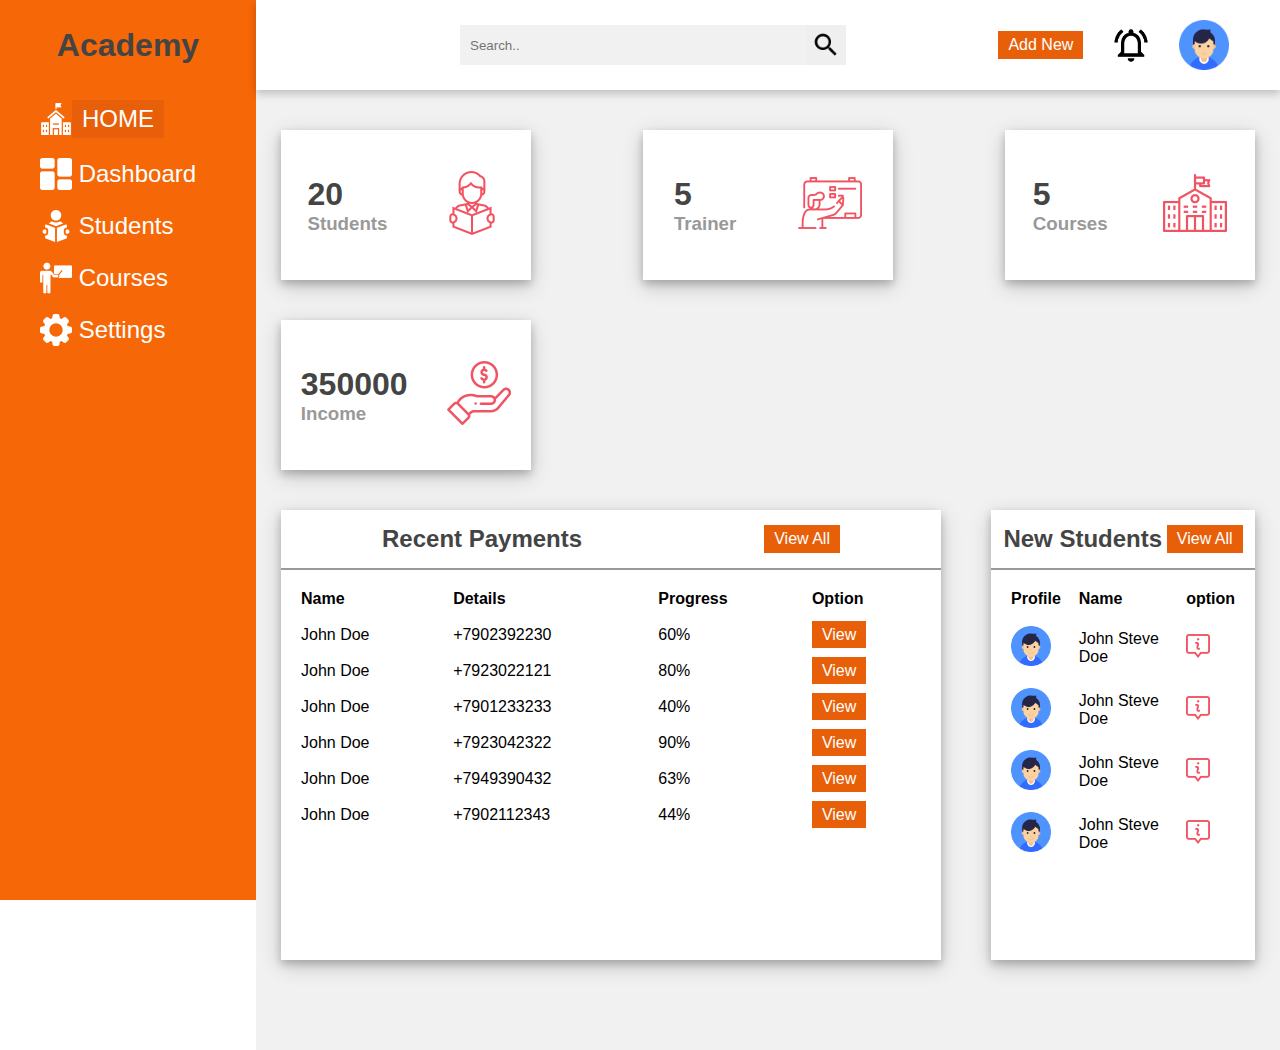
==== admin_dashbord.html @ 6938fa87 "v.3 front end,dashboards and ( some back )" ====
<!DOCTYPE html>
<html lang="en">

<head>
    <meta charset="UTF-8">
    <meta http-equiv="X-UA-Compatible" content="IE=edge">
    <meta name="viewport" content="width=device-width, initial-scale=1.0">
    <link rel="stylesheet" href="dashbord/Admin/styles.css">
    <title>Admin Panel</title>
</head>

<body>
    <div class="side-menu">
        <div class="brand-name">
            <h1>Academy</h1>
        </div>
        <ul>
            <li><img src="dashbord/Admin/school.png" alt=""><a href="index.php" class="btn">HOME</a> </li>
            <li><img src="dashbord/Admin/dashboard (2).png" alt="">&nbsp; <span>Dashboard</span> </li>
            <li><img src="dashbord/Admin/reading-book (1).png" alt="">&nbsp;<span>Students</span> </li>
            <li><img src="dashbord/Admin/teacher2.png" alt="">&nbsp;<span>Courses</span> </li>
            <li><img src="dashbord/Admin/settings.png" alt="">&nbsp;<span>Settings</span> </li>

        </ul>
    </div>
    <div class="container">
        <div class="header">
            <div class="nav">
                <div class="search">
                    <input type="text" placeholder="Search..">
                    <button type="submit"><img src="dashbord/Admin/search.png" alt=""></button>
                </div>
                <div class="user">
                    <a href="#" class="btn">Add New</a>
                    <img src="dashbord/Admin/notifications.png" alt="">
                    <div class="img-case">
                        <img src="dashbord/Admin/user.png" alt="">
                    </div>
                </div>
            </div>
        </div>
        <div class="content">
            <div class="cards">
                <div class="card">
                    <div class="box">
                        <h1>20</h1>
                        <h3>Students</h3>
                    </div>
                    <div class="icon-case">
                        <img src="dashbord/Admin/students.png" alt="">
                    </div>
                </div>
                <div class="card">
                    <div class="box">
                        <h1>5</h1>
                        <h3>Trainer</h3>
                    </div>
                    <div class="icon-case">
                        <img src="dashbord/Admin/teachers.png" alt="">
                    </div>
                </div>
                <div class="card">
                    <div class="box">
                        <h1>5</h1>
                        <h3>Courses</h3>
                    </div>
                    <div class="icon-case">
                        <img src="dashbord/Admin/schools.png" alt="">
                    </div>
                </div>
                <div class="card">
                    <div class="box">
                        <h1>350000</h1>
                        <h3>Income</h3>
                    </div>
                    <div class="icon-case">
                        <img src="dashbord/Admin/income.png" alt="">
                    </div>
                </div>
            </div>
            <div class="content-2">
                <div class="recent-payments">
                    <div class="title">
                        <h2>Recent Payments</h2>
                        <a href="#" class="btn">View All</a>
                    </div>
                    <table>
                        <tr>
                            <th>Name</th>
                            <th>Details</th>
                            <th>Progress</th>
                            <th>Option</th>
                        </tr>
                        <tr>
                            <td>John Doe</td>
                            <td>+7902392230</td>
                            <td>60%</td>
                            <td><a href="#" class="btn">View</a></td>
                        </tr>
                        <tr>
                            <td>John Doe</td>
                            <td>+7923022121</td>
                            <td>80%</td>
                            <td><a href="#" class="btn">View</a></td>
                        </tr>
                        <tr>
                            <td>John Doe</td>
                            <td>+7901233233</td>
                            <td>40%</td>
                            <td><a href="#" class="btn">View</a></td>
                        </tr>
                        <tr>
                            <td>John Doe</td>
                            <td>+7923042322</td>
                            <td>90%</td>
                            <td><a href="#" class="btn">View</a></td>
                        </tr>
                        <tr>
                            <td>John Doe</td>
                            <td>+7949390432</td>
                            <td>63%</td>
                            <td><a href="#" class="btn">View</a></td>
                        </tr>
                        <tr>
                            <td>John Doe</td>
                            <td>+7902112343</td>
                            <td>44%</td>
                            <td><a href="#" class="btn">View</a></td>
                        </tr>
                    </table>
                </div>
                <div class="new-students">
                    <div class="title">
                        <h2>New Students</h2>
                        <a href="#" class="btn">View All</a>
                    </div>
                    <table>
                        <tr>
                            <th>Profile</th>
                            <th>Name</th>
                            <th>option</th>
                        </tr>
                        <tr>
                            <td><img src="dashbord/Admin/user.png" alt=""></td>
                            <td>John Steve Doe</td>
                            <td><img src="dashbord/Admin/info.png" alt=""></td>
                        </tr>
                        <tr>
                            <td><img src="dashbord/Admin/user.png" alt=""></td>
                            <td>John Steve Doe</td>
                            <td><img src="dashbord/Admin/info.png" alt=""></td>
                        </tr>
                        <tr>
                            <td><img src="dashbord/Admin/user.png" alt=""></td>
                            <td>John Steve Doe</td>
                            <td><img src="dashbord/Admin/info.png" alt=""></td>
                        </tr>
                        <tr>
                            <td><img src="dashbord/Admin/user.png" alt=""></td>
                            <td>John Steve Doe</td>
                            <td><img src="dashbord/Admin/info.png" alt=""></td>
                        </tr>

                    </table>
                </div>
            </div>
        </div>
    </div>
</body>

</html>
---- dashbord/Admin/styles.css ----
* {
    margin: 0;
    padding: 0;
    box-sizing: border-box;
    font-family: 'Poppins', sans-serif;
}

body {
    min-height: 100vh;
}

a {
    text-decoration: none;
}

li {
    list-style: none;
}

h1,
h2 {
    color: #444;
}

h3 {
    color: #999;
}

.btn {
    background: #e85f09;
    color: white;
    padding: 5px 10px;
    text-align: center;
}

.btn:hover {
    color: #ff7700;
    background: white;
    padding: 3px 8px;
    border: 2px solid #ff7b00;
}

.title {
    display: flex;
    align-items: center;
    justify-content: space-around;
    padding: 15px 10px;
    border-bottom: 2px solid #999;
}

table {
    padding: 10px;
}

th,
td {
    text-align: left;
    padding: 8px;
}

.side-menu {
    position: fixed;
    background: #f66707;
    width: 20vw;
    min-height: 100vh;
    display: flex;
    flex-direction: column;
}

.side-menu .brand-name {
    height: 10vh;
    display: flex;
    align-items: center;
    justify-content: center;
}

.side-menu li {
    font-size: 24px;
    padding: 10px 40px;
    color: white;
    display: flex;
    align-items: center;
}

.side-menu li:hover {
    background: white;
    color: #f48d07;
}

.container {
    position: absolute;
    right: 0;
    width: 80vw;
    height: 100vh;
    background: #f1f1f1;
}

.container .header {
    position: fixed;
    top: 0;
    right: 0;
    width: 80vw;
    height: 10vh;
    background: white;
    display: flex;
    align-items: center;
    justify-content: center;
    box-shadow: 0 4px 8px 0 rgba(0, 0, 0, 0.2);
    z-index: 1;
}

.container .header .nav {
    width: 90%;
    display: flex;
    align-items: center;
}

.container .header .nav .search {
    flex: 3;
    display: flex;
    justify-content: center;
}

.container .header .nav .search input[type=text] {
    border: none;
    background: #f1f1f1;
    padding: 10px;
    width: 50%;
}

.container .header .nav .search button {
    width: 40px;
    height: 40px;
    border: none;
    display: flex;
    align-items: center;
    justify-content: center;
}

.container .header .nav .search button img {
    width: 30px;
    height: 30px;
}

.container .header .nav .user {
    flex: 1;
    display: flex;
    justify-content: space-between;
    align-items: center;
}

.container .header .nav .user img {
    width: 40px;
    height: 40px;
}

.container .header .nav .user .img-case {
    position: relative;
    width: 50px;
    height: 50px;
}

.container .header .nav .user .img-case img {
    position: absolute;
    top: 0;
    left: 0;
    width: 100%;
    height: 100%;
}

.container .content {
    position: relative;
    margin-top: 10vh;
    min-height: 90vh;
    background: #f1f1f1;
}

.container .content .cards {
    padding: 20px 15px;
    display: flex;
    align-items: center;
    justify-content: space-between;
    flex-wrap: wrap;
}

.container .content .cards .card {
    width: 250px;
    height: 150px;
    background: white;
    margin: 20px 10px;
    display: flex;
    align-items: center;
    justify-content: space-around;
    box-shadow: 0 4px 8px 0 rgba(0, 0, 0, 0.2), 0 6px 20px 0 rgba(0, 0, 0, 0.19);
}

.container .content .content-2 {
    min-height: 60vh;
    display: flex;
    justify-content: space-around;
    align-items: flex-start;
    flex-wrap: wrap;
}

.container .content .content-2 .recent-payments {
    min-height: 50vh;
    flex: 5;
    background: white;
    margin: 0 25px 25px 25px;
    box-shadow: 0 4px 8px 0 rgba(0, 0, 0, 0.2), 0 6px 20px 0 rgba(0, 0, 0, 0.19);
    display: flex;
    flex-direction: column;
}

.container .content .content-2 .new-students {
    flex: 2;
    background: white;
    min-height: 50vh;
    margin: 0 25px;
    box-shadow: 0 4px 8px 0 rgba(0, 0, 0, 0.2), 0 6px 20px 0 rgba(0, 0, 0, 0.19);
    display: flex;
    flex-direction: column;
}

.container .content .content-2 .new-students table td:nth-child(1) img {
    height: 40px;
    width: 40px;
}

@media screen and (max-width: 1050px) {
    .side-menu li {
        font-size: 18px;
    }
}

@media screen and (max-width: 940px) {
    .side-menu li span {
        display: none;
    }
    .side-menu {
        align-items: center;
    }
    .side-menu li img {
        width: 40px;
        height: 40px;
    }
    .side-menu li:hover {
        background: #fa9005;
        padding: 8px 38px;
        border: 2px solid white;
    }
}

@media screen and (max-width:536px) {
    .brand-name h1 {
        font-size: 16px;
    }
    .container .content .cards {
        justify-content: center;
    }
    .side-menu li img {
        width: 30px;
        height: 30px;
    }
    .container .content .content-2 .recent-payments table th:nth-child(2),
    .container .content .content-2 .recent-payments table td:nth-child(2) {
        display: none;
    }
}
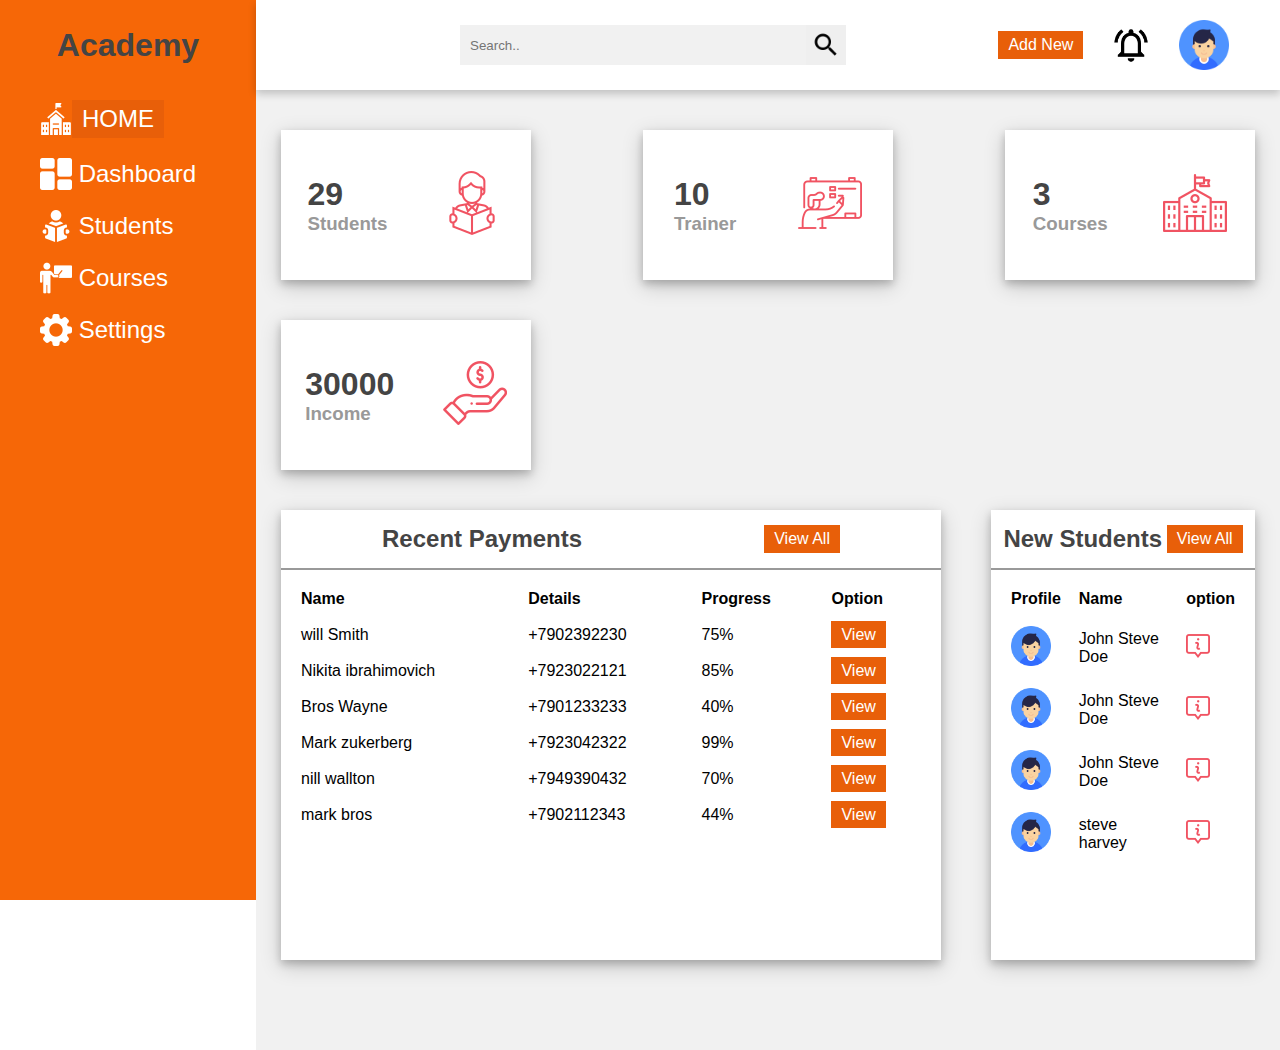
==== commit 23dfcc5a: "v.4 (last front end work)" ====
--- a/admin_dashbord.html
+++ b/admin_dashbord.html
@@ -7,6 +7,8 @@
     <meta name="viewport" content="width=device-width, initial-scale=1.0">
     <link rel="stylesheet" href="dashbord/Admin/styles.css">
     <title>Admin Panel</title>
+    <link rel="icon" href="images/icon.svg" type="image/x-icon">
+
 </head>
 
 <body>
@@ -43,7 +45,7 @@
             <div class="cards">
                 <div class="card">
                     <div class="box">
-                        <h1>20</h1>
+                        <h1>29</h1>
                         <h3>Students</h3>
                     </div>
                     <div class="icon-case">
@@ -52,7 +54,7 @@
                 </div>
                 <div class="card">
                     <div class="box">
-                        <h1>5</h1>
+                        <h1>10</h1>
                         <h3>Trainer</h3>
                     </div>
                     <div class="icon-case">
@@ -61,7 +63,7 @@
                 </div>
                 <div class="card">
                     <div class="box">
-                        <h1>5</h1>
+                        <h1>3</h1>
                         <h3>Courses</h3>
                     </div>
                     <div class="icon-case">
@@ -70,7 +72,7 @@
                 </div>
                 <div class="card">
                     <div class="box">
-                        <h1>350000</h1>
+                        <h1>30000</h1>
                         <h3>Income</h3>
                     </div>
                     <div class="icon-case">
@@ -92,37 +94,37 @@
                             <th>Option</th>
                         </tr>
                         <tr>
-                            <td>John Doe</td>
+                            <td>will Smith</td>
                             <td>+7902392230</td>
-                            <td>60%</td>
+                            <td>75%</td>
                             <td><a href="#" class="btn">View</a></td>
                         </tr>
                         <tr>
-                            <td>John Doe</td>
+                            <td>Nikita ibrahimovich</td>
                             <td>+7923022121</td>
-                            <td>80%</td>
+                            <td>85%</td>
                             <td><a href="#" class="btn">View</a></td>
                         </tr>
                         <tr>
-                            <td>John Doe</td>
+                            <td>Bros Wayne</td>
                             <td>+7901233233</td>
                             <td>40%</td>
                             <td><a href="#" class="btn">View</a></td>
                         </tr>
                         <tr>
-                            <td>John Doe</td>
+                            <td>Mark zukerberg</td>
                             <td>+7923042322</td>
-                            <td>90%</td>
+                            <td>99%</td>
                             <td><a href="#" class="btn">View</a></td>
                         </tr>
                         <tr>
-                            <td>John Doe</td>
+                            <td>nill wallton</td>
                             <td>+7949390432</td>
-                            <td>63%</td>
+                            <td>70%</td>
                             <td><a href="#" class="btn">View</a></td>
                         </tr>
                         <tr>
-                            <td>John Doe</td>
+                            <td>mark bros</td>
                             <td>+7902112343</td>
                             <td>44%</td>
                             <td><a href="#" class="btn">View</a></td>
@@ -157,7 +159,7 @@
                         </tr>
                         <tr>
                             <td><img src="dashbord/Admin/user.png" alt=""></td>
-                            <td>John Steve Doe</td>
+                            <td>steve harvey</td>
                             <td><img src="dashbord/Admin/info.png" alt=""></td>
                         </tr>
 
